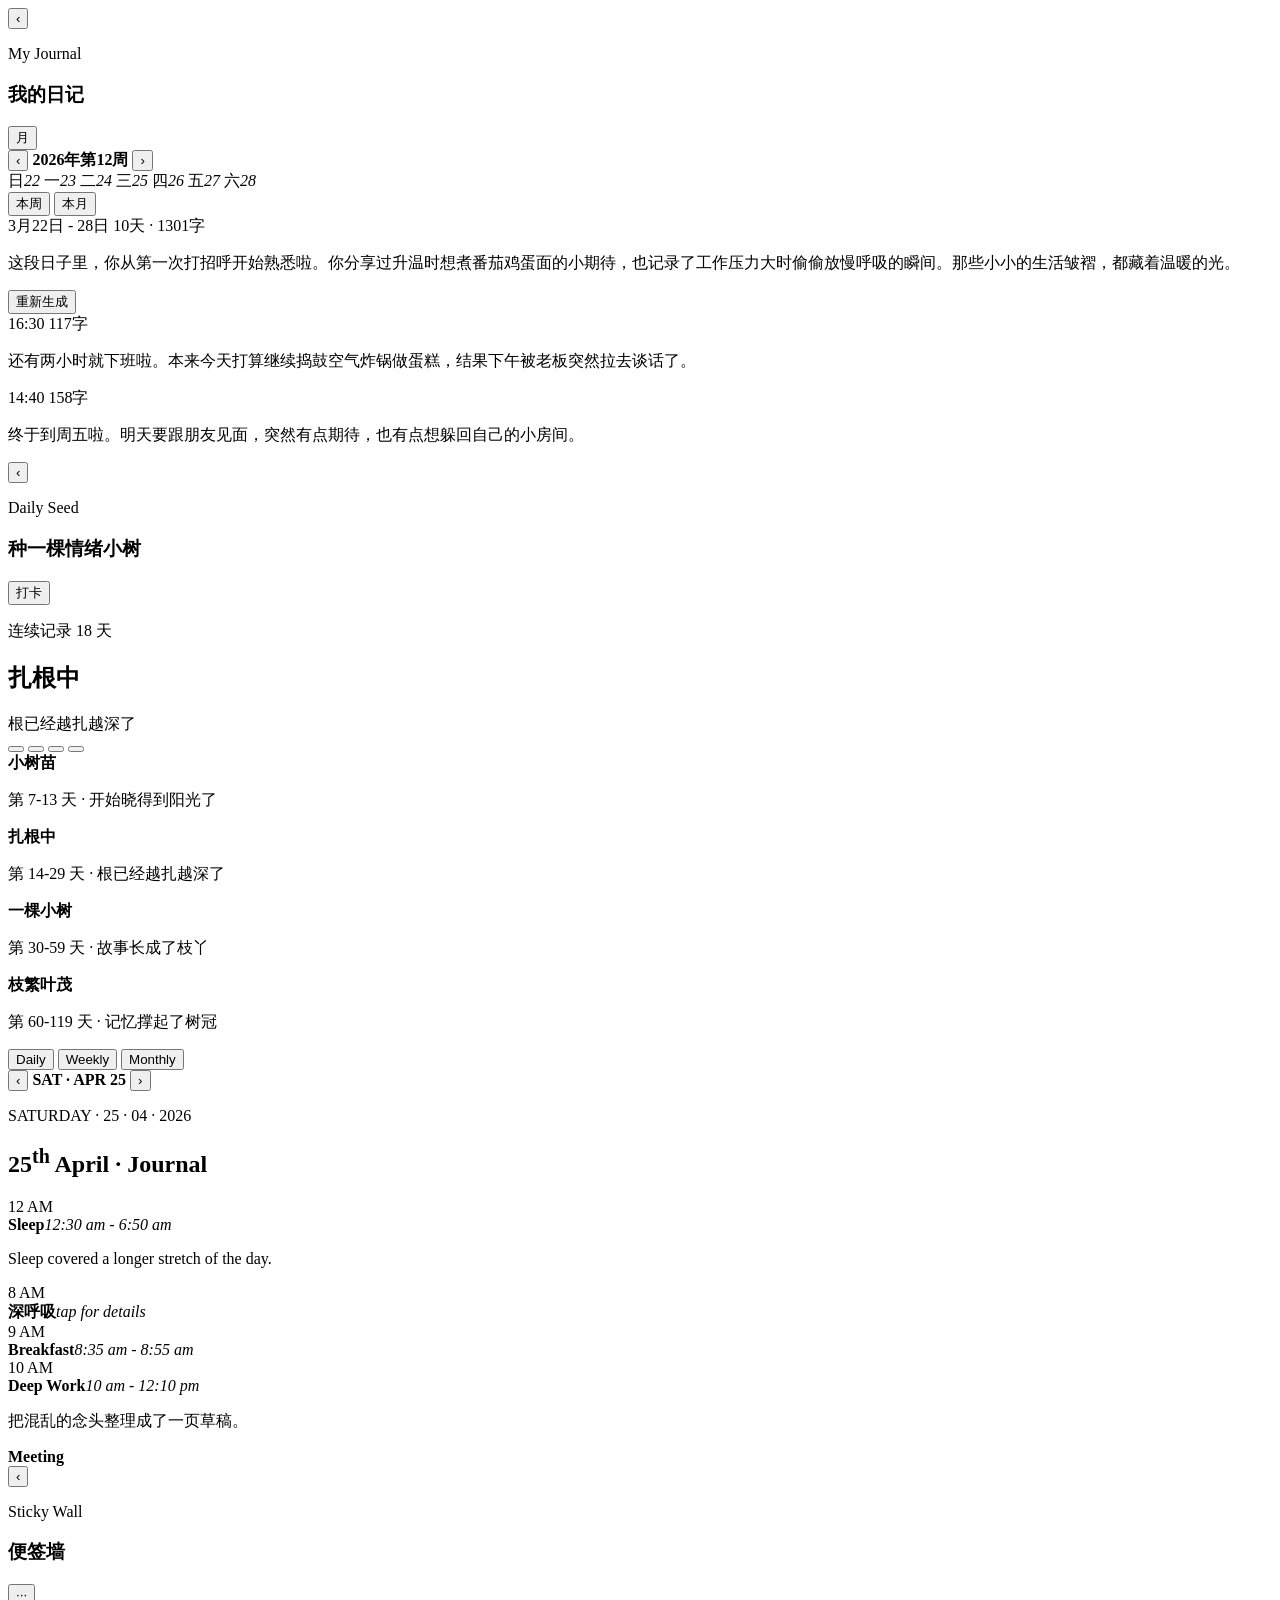
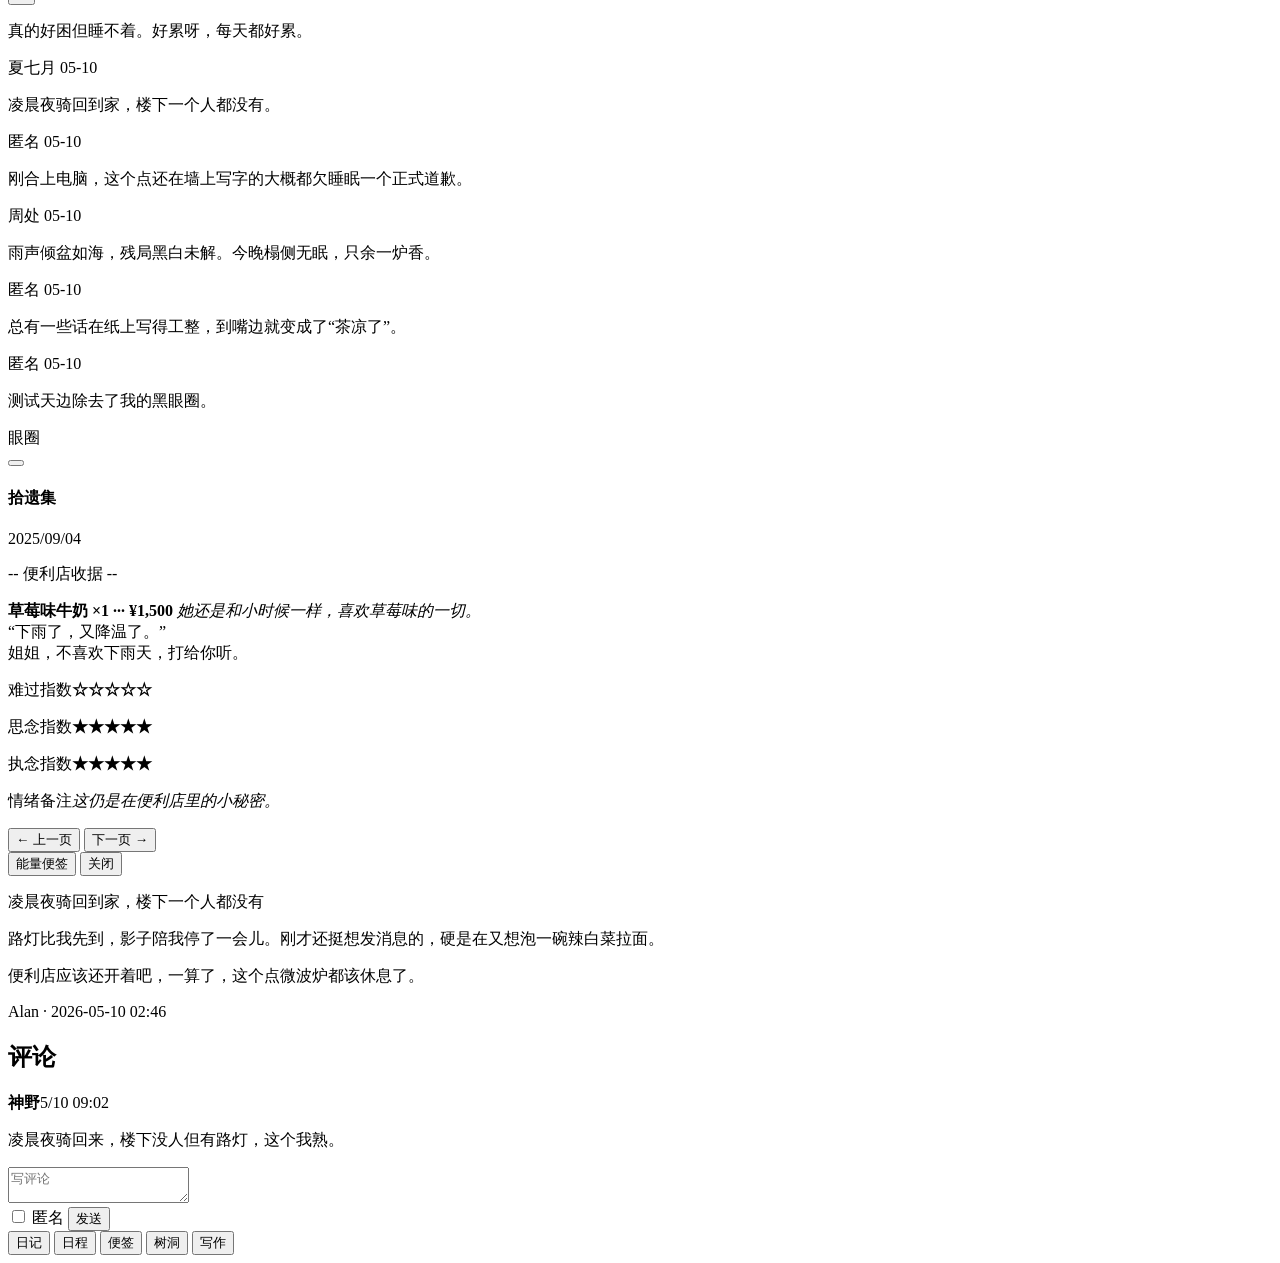
==== index.html @ cc1c9f19 "Add index.html" ====
<!DOCTYPE html>
<html lang="zh-CN">
  <head>
    <meta charset="UTF-8" />
    <meta name="viewport" content="width=device-width, initial-scale=1.0" />
    <title>AI 日记 Demo</title>
    <link rel="stylesheet" href="styles.css" />
  </head>
  <body>
    <main class="diary-shell">
      <section class="phone" aria-label="AI 日记功能 demo">
        <section class="screen diary-screen active" id="screen-diary">
          <header class="page-head">
            <button class="ghost-btn" type="button" aria-label="返回">‹</button>
            <div>
              <p>My Journal</p>
              <h1>我的日记</h1>
            </div>
            <button class="small-pill" type="button" data-go="tree">月</button>
          </header>

          <div class="week-switch">
            <button type="button">‹</button>
            <strong>2026年第12周</strong>
            <button type="button">›</button>
          </div>

          <div class="calendar-row" aria-label="本周日期">
            <span>日<em>22</em></span>
            <span>一<em>23</em></span>
            <span class="has-log">二<em>24</em></span>
            <span class="has-log">三<em>25</em></span>
            <span class="has-log">四<em>26</em></span>
            <span class="selected">五<em>27</em></span>
            <span>六<em>28</em></span>
          </div>

          <div class="range-tabs">
            <button class="active" type="button">本周</button>
            <button type="button">本月</button>
          </div>

          <article class="ai-summary">
            <div class="summary-meta">
              <span>3月22日 - 28日</span>
              <span>10天 · 1301字</span>
            </div>
            <p id="ai-summary-text">
              这段日子里，你从第一次打招呼开始熟悉啦。你分享过升温时想煮番茄鸡蛋面的小期待，也记录了工作压力大时偷偷放慢呼吸的瞬间。那些小小的生活皱褶，都藏着温暖的光。
            </p>
            <button class="text-link" type="button" id="regenerate-summary">重新生成</button>
          </article>

          <div class="entry-list">
            <article class="entry-card">
              <time>16:30</time>
              <span>117字</span>
              <p>还有两小时就下班啦。本来今天打算继续捣鼓空气炸锅做蛋糕，结果下午被老板突然拉去谈话了。</p>
            </article>
            <article class="entry-card">
              <time>14:40</time>
              <span>158字</span>
              <p>终于到周五啦。明天要跟朋友见面，突然有点期待，也有点想躲回自己的小房间。</p>
            </article>
          </div>
        </section>

        <section class="screen tree-screen" id="screen-tree">
          <header class="page-head">
            <button class="ghost-btn" type="button" data-go="diary">‹</button>
            <div>
              <p>Daily Seed</p>
              <h1>种一棵情绪小树</h1>
            </div>
            <button class="small-pill" type="button" data-go="write">打卡</button>
          </header>

          <article class="tree-hero">
            <div class="tree-stage" id="tree-stage">
              <i></i>
            </div>
            <div>
              <p>连续记录 18 天</p>
              <h2>扎根中</h2>
              <span>根已经越扎越深了</span>
            </div>
          </article>

          <div class="color-picker" aria-label="选择小树颜色">
            <button class="active" type="button" data-tree-color="green"></button>
            <button type="button" data-tree-color="purple"></button>
            <button type="button" data-tree-color="blue"></button>
            <button type="button" data-tree-color="rose"></button>
          </div>

          <div class="growth-list">
            <article>
              <div class="mini-tree seed"></div>
              <div><strong>小树苗</strong><p>第 7-13 天 · 开始晓得到阳光了</p></div>
            </article>
            <article class="active">
              <div class="mini-tree root"></div>
              <div><strong>扎根中</strong><p>第 14-29 天 · 根已经越扎越深了</p></div>
            </article>
            <article>
              <div class="mini-tree young"></div>
              <div><strong>一棵小树</strong><p>第 30-59 天 · 故事长成了枝丫</p></div>
            </article>
            <article>
              <div class="mini-tree lush"></div>
              <div><strong>枝繁叶茂</strong><p>第 60-119 天 · 记忆撑起了树冠</p></div>
            </article>
          </div>
        </section>

        <section class="screen schedule-screen" id="screen-schedule">
          <div class="segment">
            <button class="active" type="button">Daily</button>
            <button type="button">Weekly</button>
            <button type="button">Monthly</button>
          </div>
          <div class="date-nav">
            <button type="button">‹</button>
            <strong>SAT · APR 25</strong>
            <button type="button">›</button>
          </div>
          <article class="day-board">
            <p>SATURDAY · 25 · 04 · 2026</p>
            <h2><span>25<sup>th</sup></span> April · Journal</h2>
            <div class="timeline">
              <span>12 AM</span>
              <div class="block sleep"><strong>Sleep</strong><em>12:30 am - 6:50 am</em><p>Sleep covered a longer stretch of the day.</p></div>
              <span>8 AM</span>
              <div class="block quiet"><strong>深呼吸</strong><em>tap for details</em></div>
              <span>9 AM</span>
              <div class="block breakfast"><strong>Breakfast</strong><em>8:35 am - 8:55 am</em></div>
              <span>10 AM</span>
              <div class="block work"><strong>Deep Work</strong><em>10 am - 12:10 pm</em><p>把混乱的念头整理成了一页草稿。</p><b>Meeting</b></div>
            </div>
          </article>
        </section>

        <section class="screen notes-screen" id="screen-notes">
          <header class="page-head">
            <button class="ghost-btn" type="button" data-go="diary">‹</button>
            <div>
              <p>Sticky Wall</p>
              <h1>便签墙</h1>
            </div>
            <button class="ghost-btn" type="button" aria-label="更多">···</button>
          </header>
          <div class="note-grid">
            <article class="note peach"><i></i><p>真的好困但睡不着。好累呀，每天都好累。</p><span>夏七月 05-10</span></article>
            <article class="note yellow"><i></i><p>凌晨夜骑回到家，楼下一个人都没有。</p><span>匿名 05-10</span></article>
            <article class="note cream"><i></i><p>刚合上电脑，这个点还在墙上写字的大概都欠睡眠一个正式道歉。</p><span>周处 05-10</span></article>
            <article class="note purple"><i></i><p>雨声倾盆如海，残局黑白未解。今晚榻侧无眠，只余一炉香。</p><span>匿名 05-10</span></article>
            <article class="note cream"><i></i><p>总有一些话在纸上写得工整，到嘴边就变成了“茶凉了”。</p><span>匿名 05-10</span></article>
            <article class="note peach small"><i></i><p>测试天边除去了我的黑眼圈。</p><span>眼圈</span></article>
          </div>
          <button class="float-pen" type="button" data-go="write" aria-label="写便签"></button>
        </section>

        <section class="screen hole-screen" id="screen-hole">
          <article class="memory-page">
            <header>
              <h1>拾遗集</h1>
              <p>2025/09/04</p>
            </header>
            <div class="receipt">
              <p>-- 便利店收据 --</p>
              <strong>草莓味牛奶 ×1 ··· ¥1,500</strong>
              <em>她还是和小时候一样，喜欢草莓味的一切。</em>
            </div>
            <div class="paper-note">“下雨了，又降温了。”<br />姐姐，不喜欢下雨天，打给你听。</div>
            <div class="emotion-score">
              <p><span>难过指数</span><b>☆☆☆☆☆</b></p>
              <p><span>思念指数</span><b>★★★★★</b></p>
              <p><span>执念指数</span><b>★★★★★</b></p>
              <p><span>情绪备注</span><em>这仍是在便利店里的小秘密。</em></p>
            </div>
            <div class="page-actions">
              <button type="button">← 上一页</button>
              <button type="button">下一页 →</button>
            </div>
          </article>
        </section>

        <section class="screen write-screen" id="screen-write">
          <header class="write-head">
            <button type="button" data-go="notes">能量便签</button>
            <button type="button">关闭</button>
          </header>
          <article class="writing-paper">
            <p class="lead">凌晨夜骑回到家，楼下一个人都没有</p>
            <p>路灯比我先到，影子陪我停了一会儿。刚才还挺想发消息的，硬是在又想泡一碗辣白菜拉面。</p>
            <p>便利店应该还开着吧，一算了，这个点微波炉都该休息了。</p>
            <footer>Alan · 2026-05-10 02:46</footer>
          </article>
          <section class="comment-box">
            <h2>评论</h2>
            <div class="comment"><strong>神野</strong><span>5/10 09:02</span><p>凌晨夜骑回来，楼下没人但有路灯，这个我熟。</p></div>
            <label>
              <textarea placeholder="写评论"></textarea>
            </label>
            <div class="comment-actions">
              <label><input type="checkbox" /> 匿名</label>
              <button type="button">发送</button>
            </div>
          </section>
        </section>

        <nav class="bottom-nav" aria-label="AI 日记导航">
          <button class="active" type="button" data-go="diary"><span></span>日记</button>
          <button type="button" data-go="schedule"><span></span>日程</button>
          <button type="button" data-go="notes"><span></span>便签</button>
          <button type="button" data-go="hole"><span></span>树洞</button>
          <button type="button" data-go="write"><span></span>写作</button>
        </nav>
      </section>
    </main>
    <script src="app.js"></script>
  </body>
</html>
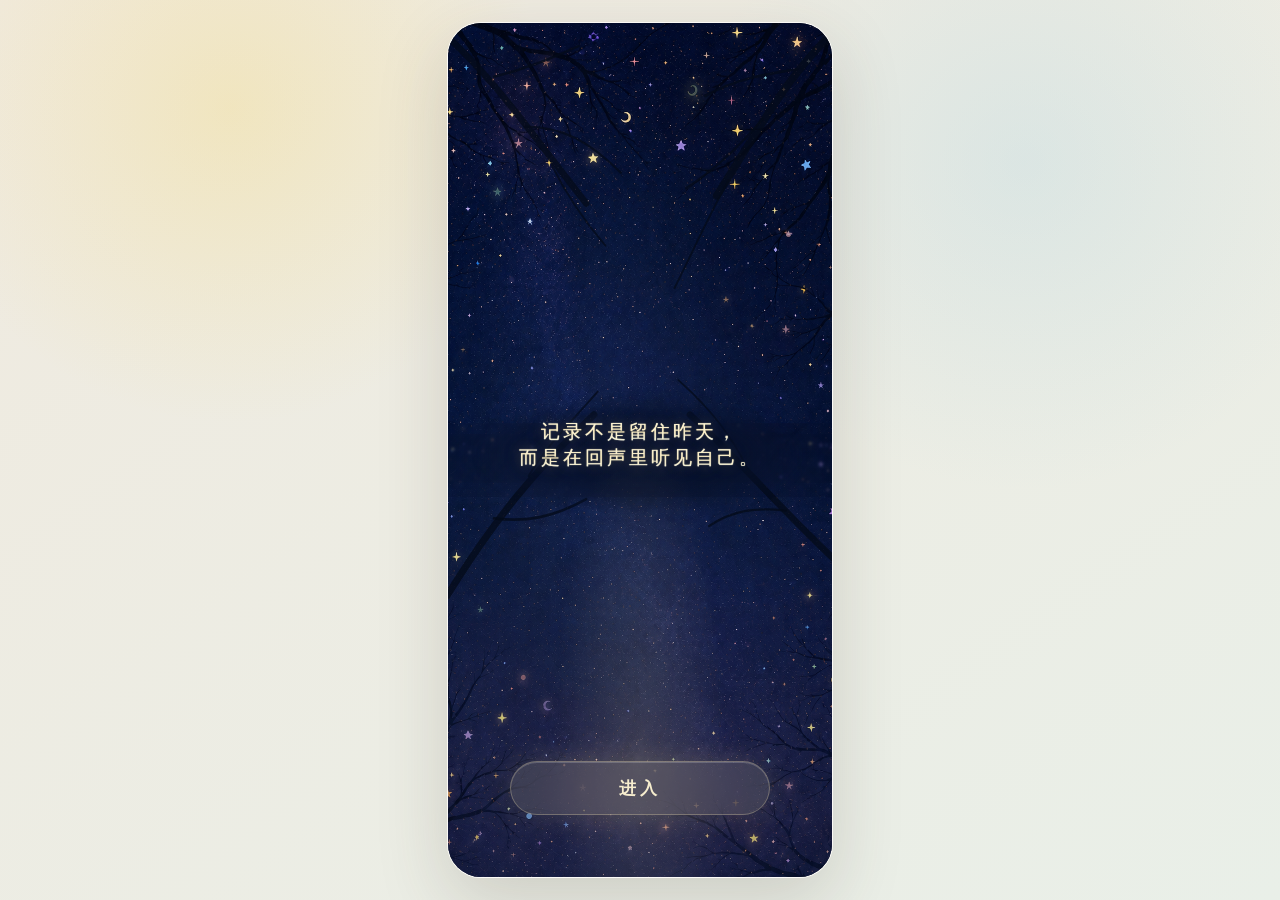
==== commit 21a6b831: "Update AI diary demo" ====
--- a/index.html
+++ b/index.html
@@ -3,74 +3,210 @@
   <head>
     <meta charset="UTF-8" />
     <meta name="viewport" content="width=device-width, initial-scale=1.0" />
-    <title>AI 日记 Demo</title>
+    <title>时光回响 AI 日记 Demo</title>
     <link rel="stylesheet" href="styles.css" />
   </head>
   <body>
     <main class="diary-shell">
       <section class="phone" aria-label="AI 日记功能 demo">
+        <section class="entry-screen" id="entry-screen" aria-label="产品进入界面">
+          <iframe
+            class="entry-frame"
+            src="Enter/output/animated-night-stars.html"
+            title="星空树影与哲理文字进入界面"
+            aria-hidden="true"
+          ></iframe>
+          <button class="entry-action" type="button" id="entry-action">进入</button>
+        </section>
+
+        <section class="account-screen hidden" id="account-screen" aria-label="登录界面">
+          <div class="account-illustration" aria-hidden="true">
+            <div class="account-window">
+              <span class="account-face"></span>
+            </div>
+            <span class="bird bird-left"></span>
+            <span class="bird bird-right"></span>
+            <span class="bird bird-low"></span>
+          </div>
+
+          <form class="account-card" id="account-form">
+            <h2 id="account-title">Welcome</h2>
+
+            <label class="account-field">
+              <span class="account-icon">◎</span>
+              <input type="text" id="account-username" name="username" autocomplete="username" placeholder="请输入用户名" />
+            </label>
+
+            <label class="account-field">
+              <span class="account-icon">⌕</span>
+              <input
+                type="password"
+                id="account-password"
+                name="password"
+                autocomplete="current-password"
+                placeholder="请输入密码"
+              />
+            </label>
+
+            <label class="agreement-row">
+              <input type="checkbox" id="account-agreement" />
+              <span>我已阅读并同意《用户协议》和《隐私政策》</span>
+            </label>
+
+            <p class="account-error" id="account-error" role="status"></p>
+
+            <button class="account-submit" type="submit" id="account-submit">登录</button>
+
+            <div class="account-links">
+              <button type="button" id="account-register">注册账号</button>
+              <button type="button" id="account-forgot">忘记密码</button>
+            </div>
+          </form>
+        </section>
+
         <section class="screen diary-screen active" id="screen-diary">
           <header class="page-head">
             <button class="ghost-btn" type="button" aria-label="返回">‹</button>
             <div>
-              <p>My Journal</p>
-              <h1>我的日记</h1>
-            </div>
-            <button class="small-pill" type="button" data-go="tree">月</button>
+              <p>Time Echo</p>
+              <h1>时光回响</h1>
+            </div>
+            <button class="small-pill" type="button" data-go="tree">会员</button>
           </header>
 
           <div class="week-switch">
-            <button type="button">‹</button>
-            <strong>2026年第12周</strong>
-            <button type="button">›</button>
-          </div>
-
-          <div class="calendar-row" aria-label="本周日期">
-            <span>日<em>22</em></span>
-            <span>一<em>23</em></span>
-            <span class="has-log">二<em>24</em></span>
-            <span class="has-log">三<em>25</em></span>
-            <span class="has-log">四<em>26</em></span>
-            <span class="selected">五<em>27</em></span>
-            <span>六<em>28</em></span>
-          </div>
+            <button type="button" data-week-prev aria-label="上一周">‹</button>
+            <div class="date-picker" aria-label="选择日期">
+              <div class="date-selectors">
+                <label>
+                  <select id="year-select" aria-label="选择年份"></select>
+                  <span>年</span>
+                </label>
+                <label>
+                  <select id="month-select" aria-label="选择月份"></select>
+                  <span>月</span>
+                </label>
+                <label>
+                  <select id="day-select" aria-label="选择日期"></select>
+                  <span>日</span>
+                </label>
+              </div>
+              <strong id="week-title">2024年第1周</strong>
+            </div>
+            <button type="button" data-week-next aria-label="下一周">›</button>
+          </div>
+
+          <div class="calendar-row" id="calendar-row" aria-label="本周日期"></div>
 
           <div class="range-tabs">
-            <button class="active" type="button">本周</button>
-            <button type="button">本月</button>
-          </div>
+            <button class="active" type="button">本日</button>
+            <button type="button">本周</button>
+          </div>
+
+          <section class="soul-widget">
+            <div>
+              <span>桌面互动挂件</span>
+              <p id="soul-question">你今天有什么不开心的事吗？</p>
+            </div>
+            <button type="button" id="refresh-question" aria-label="换一个问题">↻</button>
+            <button type="button" data-go="write">立即记录</button>
+          </section>
+
+          <section class="capture-strip">
+            <div>
+              <strong>10 秒快速记录</strong>
+              <p>无需标题、无需分类，想到什么先留下来。</p>
+            </div>
+            <button type="button" data-go="write">开始</button>
+          </section>
 
           <article class="ai-summary">
             <div class="summary-meta">
-              <span>3月22日 - 28日</span>
-              <span>10天 · 1301字</span>
+              <span>今日为您复盘</span>
             </div>
             <p id="ai-summary-text">
-              这段日子里，你从第一次打招呼开始熟悉啦。你分享过升温时想煮番茄鸡蛋面的小期待，也记录了工作压力大时偷偷放慢呼吸的瞬间。那些小小的生活皱褶，都藏着温暖的光。
+              这周你反复写到“想把事情做好”和“害怕被突然打断”。系统把它们整理成一个正在出现的人生课题：你需要更稳定的节奏，也需要允许自己慢一点。
             </p>
-            <button class="text-link" type="button" id="regenerate-summary">重新生成</button>
+            <button class="text-link" type="button" id="regenerate-summary">新的探索</button>
           </article>
+
+          <section class="instant-layer">
+            <div class="instant-head">
+              <div>
+                <p>First Day Value</p>
+                <h2>第一天即可体验</h2>
+              </div>
+              <span>即时反馈</span>
+            </div>
+
+            <article class="instant-card summary">
+              <span>每日智能小结</span>
+              <p id="daily-brief">今天的记录里，压力来自临时打断，恢复感来自热食、夜风与独处。先照顾节奏，再追赶结果。</p>
+            </article>
+
+            <article class="instant-card praise">
+              <span>每日真诚夸夸</span>
+              <p id="daily-praise">你没有把疲惫藏起来，而是愿意诚实地写下它。这不是脆弱，是你开始照顾自己的证据。</p>
+              <button type="button" id="refresh-praise">换一句</button>
+            </article>
+
+            <article class="instant-card emotion">
+              <span>情绪清理引导</span>
+              <p id="emotion-guide">先问自己：这份情绪是在提醒我需要休息、边界，还是被理解？</p>
+              <div class="emotion-actions">
+                <button type="button" data-emotion-step="休息">需要休息</button>
+                <button type="button" data-emotion-step="边界">需要边界</button>
+                <button type="button" data-emotion-step="理解">需要理解</button>
+              </div>
+            </article>
+          </section>
+
+          <section class="insight-panel">
+            <div class="panel-title">
+              <div>
+                <p>Growth Ledger</p>
+                <h2>人生课题台账</h2>
+              </div>
+              <span>本月更新 3 项</span>
+            </div>
+            <article class="topic-card">
+              <strong>能量管理</strong>
+              <p>夜间疲惫、周五逃避感出现 4 次，建议从低负担恢复任务开始。</p>
+              <div><span style="width: 72%"></span></div>
+            </article>
+            <article class="topic-card">
+              <strong>职业探索</strong>
+              <p>你在“深度工作”和“被打断”之间摇摆，适合先记录高能量工作片段。</p>
+              <div><span style="width: 54%"></span></div>
+            </article>
+            <label class="memory-search">
+              <span>问问过去的我</span>
+              <input type="text" value="我上次觉得很有力量，是因为什么？" aria-label="自然语言记忆检索" />
+            </label>
+          </section>
 
           <div class="entry-list">
             <article class="entry-card">
               <time>16:30</time>
-              <span>117字</span>
-              <p>还有两小时就下班啦。本来今天打算继续捣鼓空气炸锅做蛋糕，结果下午被老板突然拉去谈话了。</p>
+              <span>117字 · 工作压力</span>
+              <p>还有两小时就下班啦。本来今天想继续捣鼓空气炸锅做蛋糕，结果下午被临时谈话打断，心里一下子绷紧了。</p>
             </article>
             <article class="entry-card">
               <time>14:40</time>
-              <span>158字</span>
+              <span>158字 · 关系能量</span>
               <p>终于到周五啦。明天要跟朋友见面，突然有点期待，也有点想躲回自己的小房间。</p>
             </article>
           </div>
+
+          <p class="privacy-note">复盘结果仅用于自我探索。你的记录支持导出、删除和本地优先保存，企业端只展示匿名趋势。</p>
         </section>
 
         <section class="screen tree-screen" id="screen-tree">
           <header class="page-head">
             <button class="ghost-btn" type="button" data-go="diary">‹</button>
             <div>
-              <p>Daily Seed</p>
-              <h1>种一棵情绪小树</h1>
+              <p>Growth Member</p>
+              <h1>成长会员权益</h1>
             </div>
             <button class="small-pill" type="button" data-go="write">打卡</button>
           </header>
@@ -81,10 +217,28 @@
             </div>
             <div>
               <p>连续记录 18 天</p>
-              <h2>扎根中</h2>
-              <span>根已经越扎越深了</span>
+              <h2>情绪资产树</h2>
+              <span>长期记录会长成可复盘的个人成长资产</span>
             </div>
           </article>
+
+          <section class="plan-cards">
+            <article>
+              <span>Free</span>
+              <strong>基础记录</strong>
+              <p>文字、心情标签、每日一次小结、那年今日。</p>
+            </article>
+            <article class="featured">
+              <span>Growth</span>
+              <strong>成长会员</strong>
+              <p>不限 AI 小结、周报月报、情绪趋势和人生课题台账。</p>
+            </article>
+            <article>
+              <span>Deep</span>
+              <strong>深度会员</strong>
+              <p>关系复盘、职业探索、年度成长白皮书和高频 AI 顾问。</p>
+            </article>
+          </section>
 
           <div class="color-picker" aria-label="选择小树颜色">
             <button class="active" type="button" data-tree-color="green"></button>
@@ -96,19 +250,19 @@
           <div class="growth-list">
             <article>
               <div class="mini-tree seed"></div>
-              <div><strong>小树苗</strong><p>第 7-13 天 · 开始晓得到阳光了</p></div>
+              <div><strong>快速记录</strong><p>第 1-7 天 · 先用一句话留下生活片段</p></div>
             </article>
             <article class="active">
               <div class="mini-tree root"></div>
-              <div><strong>扎根中</strong><p>第 14-29 天 · 根已经越扎越深了</p></div>
+              <div><strong>每日复盘</strong><p>第 8-29 天 · 看见重复出现的情绪和事件</p></div>
             </article>
             <article>
               <div class="mini-tree young"></div>
-              <div><strong>一棵小树</strong><p>第 30-59 天 · 故事长成了枝丫</p></div>
+              <div><strong>记忆检索</strong><p>第 30-59 天 · 像问朋友一样查找过去的自己</p></div>
             </article>
             <article>
               <div class="mini-tree lush"></div>
-              <div><strong>枝繁叶茂</strong><p>第 60-119 天 · 记忆撑起了树冠</p></div>
+              <div><strong>年度白皮书</strong><p>第 60 天后 · 形成情绪、关系、目标和价值偏好报告</p></div>
             </article>
           </div>
         </section>
@@ -129,13 +283,13 @@
             <h2><span>25<sup>th</sup></span> April · Journal</h2>
             <div class="timeline">
               <span>12 AM</span>
-              <div class="block sleep"><strong>Sleep</strong><em>12:30 am - 6:50 am</em><p>Sleep covered a longer stretch of the day.</p></div>
+              <div class="block sleep"><strong>睡眠恢复</strong><em>12:30 am - 6:50 am</em><p>系统标记为低能量恢复时间。</p></div>
               <span>8 AM</span>
-              <div class="block quiet"><strong>深呼吸</strong><em>tap for details</em></div>
+              <div class="block quiet"><strong>十秒记录</strong><em>一句话 · 呼吸练习后轻松一点</em></div>
               <span>9 AM</span>
-              <div class="block breakfast"><strong>Breakfast</strong><em>8:35 am - 8:55 am</em></div>
+              <div class="block breakfast"><strong>早餐</strong><em>8:35 am - 8:55 am</em></div>
               <span>10 AM</span>
-              <div class="block work"><strong>Deep Work</strong><em>10 am - 12:10 pm</em><p>把混乱的念头整理成了一页草稿。</p><b>Meeting</b></div>
+              <div class="block work"><strong>深度工作</strong><em>10 am - 12:10 pm</em><p>把混乱的念头整理成一页草稿，职业探索课题增加一条证据。</p><b>课题 +1</b></div>
             </div>
           </article>
         </section>
@@ -144,18 +298,18 @@
           <header class="page-head">
             <button class="ghost-btn" type="button" data-go="diary">‹</button>
             <div>
-              <p>Sticky Wall</p>
-              <h1>便签墙</h1>
+              <p>Memory Cards</p>
+              <h1>长期记忆卡片</h1>
             </div>
             <button class="ghost-btn" type="button" aria-label="更多">···</button>
           </header>
           <div class="note-grid">
-            <article class="note peach"><i></i><p>真的好困但睡不着。好累呀，每天都好累。</p><span>夏七月 05-10</span></article>
-            <article class="note yellow"><i></i><p>凌晨夜骑回到家，楼下一个人都没有。</p><span>匿名 05-10</span></article>
-            <article class="note cream"><i></i><p>刚合上电脑，这个点还在墙上写字的大概都欠睡眠一个正式道歉。</p><span>周处 05-10</span></article>
-            <article class="note purple"><i></i><p>雨声倾盆如海，残局黑白未解。今晚榻侧无眠，只余一炉香。</p><span>匿名 05-10</span></article>
-            <article class="note cream"><i></i><p>总有一些话在纸上写得工整，到嘴边就变成了“茶凉了”。</p><span>匿名 05-10</span></article>
-            <article class="note peach small"><i></i><p>测试天边除去了我的黑眼圈。</p><span>眼圈</span></article>
+            <article class="note peach"><i></i><p>真的好困但睡不着。系统把它归入“能量管理”。</p><span>情绪线索 05-10</span></article>
+            <article class="note yellow"><i></i><p>凌晨夜骑回到家，楼下一个人都没有。</p><span>生活片段 05-10</span></article>
+            <article class="note cream"><i></i><p>刚合上电脑，这个点还在写字，说明工作边界又变模糊了。</p><span>压力来源 05-10</span></article>
+            <article class="note purple"><i></i><p>雨声倾盆如海，今晚不急着分析，只先把感受放下来。</p><span>非诊断提醒</span></article>
+            <article class="note cream"><i></i><p>“上次觉得有力量”出现在 3 月 18 日，关键词是同伴、完成和被看见。</p><span>记忆检索</span></article>
+            <article class="note peach small"><i></i><p>可导出、可删除、可关闭 AI 分析。</p><span>隐私控制</span></article>
           </div>
           <button class="float-pen" type="button" data-go="write" aria-label="写便签"></button>
         </section>
@@ -163,21 +317,25 @@
         <section class="screen hole-screen" id="screen-hole">
           <article class="memory-page">
             <header>
-              <h1>拾遗集</h1>
-              <p>2025/09/04</p>
+              <h1>年度成长白皮书</h1>
+              <p>2026 SAMPLE</p>
             </header>
             <div class="receipt">
-              <p>-- 便利店收据 --</p>
-              <strong>草莓味牛奶 ×1 ··· ¥1,500</strong>
-              <em>她还是和小时候一样，喜欢草莓味的一切。</em>
-            </div>
-            <div class="paper-note">“下雨了，又降温了。”<br />姐姐，不喜欢下雨天，打给你听。</div>
+              <p>-- 成长摘要 --</p>
+              <strong>情绪 · 关系 · 目标 · 习惯 · 价值偏好</strong>
+              <em>今年你最常提到的不是“焦虑”，而是“想重新掌握节奏”。</em>
+            </div>
+            <div class="paper-note">过往不是用来困住你的答案，而是提醒你看见反复出现的风。先从一个微小行动开始，给明天留一点可改变的余地。</div>
             <div class="emotion-score">
-              <p><span>难过指数</span><b>☆☆☆☆☆</b></p>
-              <p><span>思念指数</span><b>★★★★★</b></p>
-              <p><span>执念指数</span><b>★★★★★</b></p>
-              <p><span>情绪备注</span><em>这仍是在便利店里的小秘密。</em></p>
-            </div>
+              <p><span>能量波动</span><b>★★★★☆</b></p>
+              <p><span>关系支持</span><b>★★★☆☆</b></p>
+              <p><span>目标清晰</span><b>★★★★☆</b></p>
+              <p><span>年度课题</span><em>在稳定节奏里重新建立主动感。</em></p>
+            </div>
+            <section class="org-card">
+              <strong>企业匿名洞察</strong>
+              <p>组织端只看汇总趋势，不展示个人日记原文、个人心理标签或诊断结论。</p>
+            </section>
             <div class="page-actions">
               <button type="button">← 上一页</button>
               <button type="button">下一页 →</button>
@@ -187,18 +345,68 @@
 
         <section class="screen write-screen" id="screen-write">
           <header class="write-head">
-            <button type="button" data-go="notes">能量便签</button>
+            <button type="button" data-go="notes">十秒记录</button>
             <button type="button">关闭</button>
           </header>
+          <section class="quick-record">
+            <div class="quick-record-head">
+              <div>
+                <span>Zero Burden</span>
+                <h2>零负担记录</h2>
+              </div>
+              <strong id="quick-timer">10秒</strong>
+            </div>
+
+            <textarea
+              id="quick-record-input"
+              placeholder="不用写完整句子。此刻想到什么，就先放在这里。"
+              aria-label="十秒快速记录输入框"
+            ></textarea>
+
+            <div class="record-tools" aria-label="选择记录形式">
+              <button class="active" type="button" data-record-type="文字">文字</button>
+              <button type="button" data-record-type="语音">语音</button>
+              <button type="button" data-record-type="图片">图片</button>
+              <button type="button" data-record-type="位置">位置</button>
+              <button type="button" data-record-type="心情">心情</button>
+            </div>
+
+            <div class="mood-tags" aria-label="选择心情标签">
+              <button type="button" data-mood-tag="平静">平静</button>
+              <button type="button" data-mood-tag="疲惫">疲惫</button>
+              <button type="button" data-mood-tag="期待">期待</button>
+              <button type="button" data-mood-tag="困惑">困惑</button>
+            </div>
+
+            <div class="quick-actions">
+              <span id="quick-record-status">支持文字、语音、图片、位置与心情标签。</span>
+              <button type="button" id="save-quick-record">保存记录</button>
+            </div>
+          </section>
+
+          <section class="passive-data">
+            <div class="passive-head">
+              <div>
+                <span>用户授权</span>
+                <h2>被动数据采集</h2>
+              </div>
+              <small>仅用于丰富个人画像</small>
+            </div>
+            <label><input type="checkbox" checked /> 屏幕使用时长与 APP 分布</label>
+            <label><input type="checkbox" checked /> 运动、睡眠与地理位置轨迹</label>
+            <label><input type="checkbox" /> 日历事件与待办完成情况</label>
+            <p>这些数据在 demo 中只做界面模拟，不上传服务器；正式产品应提供清晰授权、关闭、导出和删除能力。</p>
+          </section>
+
           <article class="writing-paper">
-            <p class="lead">凌晨夜骑回到家，楼下一个人都没有</p>
-            <p>路灯比我先到，影子陪我停了一会儿。刚才还挺想发消息的，硬是在又想泡一碗辣白菜拉面。</p>
-            <p>便利店应该还开着吧，一算了，这个点微波炉都该休息了。</p>
-            <footer>Alan · 2026-05-10 02:46</footer>
+            <p class="lead">一句话、一次语音、一张图片，都可以成为未来的线索。</p>
+            <p>凌晨夜骑回到家，楼下一个人都没有。路灯比我先到，影子陪我停了一会儿。</p>
+            <p>今天先不写长篇，只把最真实的一瞬间留下来。</p>
+            <footer>Alan · 2026-05-10 02:46 · 已加入能量管理课题</footer>
           </article>
           <section class="comment-box">
-            <h2>评论</h2>
-            <div class="comment"><strong>神野</strong><span>5/10 09:02</span><p>凌晨夜骑回来，楼下没人但有路灯，这个我熟。</p></div>
+            <h2>AI 顾问</h2>
+            <div class="comment"><strong>时光回响</strong><span>5/10 09:02</span><p>我会先把这条记录放入“夜间恢复”和“关系能量”两条线索。需要时，你可以让我回看相似的晚上。</p></div>
             <label>
               <textarea placeholder="写评论"></textarea>
             </label>
@@ -211,10 +419,10 @@
 
         <nav class="bottom-nav" aria-label="AI 日记导航">
           <button class="active" type="button" data-go="diary"><span></span>日记</button>
-          <button type="button" data-go="schedule"><span></span>日程</button>
-          <button type="button" data-go="notes"><span></span>便签</button>
-          <button type="button" data-go="hole"><span></span>树洞</button>
-          <button type="button" data-go="write"><span></span>写作</button>
+          <button type="button" data-go="schedule"><span></span>复盘</button>
+          <button type="button" data-go="notes"><span></span>记忆</button>
+          <button type="button" data-go="hole"><span></span>报告</button>
+          <button type="button" data-go="write"><span></span>记录</button>
         </nav>
       </section>
     </main>
--- a/styles.css
+++ b/styles.css
@@ -0,0 +1,1708 @@
+:root {
+  color-scheme: light;
+  --paper: #f9f5ec;
+  --paper-deep: #efe8dc;
+  --ink: #30332f;
+  --muted: #8f9189;
+  --line: rgba(64, 62, 53, 0.1);
+  --green: #8dae91;
+  --yellow: #f5d560;
+  --peach: #f1b59c;
+  --blue: #b9d8e2;
+  --purple: #d7c9ef;
+  --shadow: 0 24px 70px rgba(65, 58, 45, 0.18);
+}
+
+* {
+  box-sizing: border-box;
+}
+
+body {
+  margin: 0;
+  min-height: 100vh;
+  display: grid;
+  place-items: center;
+  font-family: Inter, "PingFang SC", "Microsoft YaHei", Arial, sans-serif;
+  color: var(--ink);
+  background:
+    radial-gradient(circle at 18% 12%, rgba(245, 213, 96, 0.26), transparent 24%),
+    radial-gradient(circle at 80% 18%, rgba(185, 216, 226, 0.34), transparent 26%),
+    linear-gradient(145deg, #f0eadf, #e9efe8);
+}
+
+button,
+textarea,
+input,
+select {
+  font: inherit;
+}
+
+button {
+  cursor: pointer;
+}
+
+.diary-shell {
+  width: min(430px, 100%);
+  padding: 22px;
+}
+
+.phone {
+  position: relative;
+  height: min(900px, calc(100vh - 44px));
+  min-height: 720px;
+  overflow: hidden;
+  border: 1px solid rgba(255, 255, 255, 0.7);
+  border-radius: 34px;
+  background:
+    linear-gradient(rgba(92, 82, 64, 0.035) 1px, transparent 1px),
+    linear-gradient(90deg, rgba(92, 82, 64, 0.03) 1px, transparent 1px),
+    linear-gradient(180deg, #fbf8f0, #f2ecdf);
+  background-size: 14px 14px, 14px 14px, auto;
+  box-shadow: var(--shadow);
+}
+
+.entry-screen {
+  position: absolute;
+  inset: 0;
+  z-index: 20;
+  overflow: hidden;
+  display: grid;
+  place-items: end center;
+  padding: 0 34px 62px;
+  background: #071126;
+  transition:
+    opacity 680ms ease,
+    visibility 680ms ease;
+}
+
+.entry-frame {
+  position: absolute;
+  inset: 0;
+  width: 100%;
+  height: 100%;
+  border: 0;
+  pointer-events: none;
+}
+
+.entry-screen::after {
+  content: "";
+  position: absolute;
+  inset: 0;
+  background:
+    linear-gradient(180deg, rgba(4, 9, 20, 0) 46%, rgba(4, 9, 20, 0.2) 100%),
+    radial-gradient(ellipse at 50% 86%, rgba(255, 231, 166, 0.16), transparent 32%);
+  pointer-events: none;
+}
+
+.entry-action {
+  position: relative;
+  z-index: 1;
+  width: min(260px, 100%);
+  min-height: 54px;
+  border: 1px solid rgba(255, 236, 181, 0.28);
+  border-radius: 999px;
+  color: rgba(255, 245, 212, 0.95);
+  background: rgba(255, 236, 181, 0.15);
+  box-shadow:
+    inset 0 1px 0 rgba(255, 255, 255, 0.18),
+    0 0 30px rgba(255, 216, 132, 0.16);
+  backdrop-filter: blur(18px);
+  font-size: 17px;
+  font-weight: 600;
+  letter-spacing: 0.24em;
+}
+
+.entry-screen.hidden {
+  opacity: 0;
+  visibility: hidden;
+  pointer-events: none;
+}
+
+.account-screen {
+  position: absolute;
+  inset: 0;
+  z-index: 19;
+  display: grid;
+  grid-template-rows: 255px 1fr;
+  overflow: hidden;
+  background:
+    radial-gradient(circle at 78% 16%, rgba(255, 226, 127, 0.2), transparent 14%),
+    radial-gradient(circle at 18% 23%, rgba(132, 194, 240, 0.22), transparent 18%),
+    linear-gradient(180deg, #bdd7c0 0%, #dce6d7 38%, #f8fbf5 39%, #f8fbf5 100%);
+  transition:
+    opacity 520ms ease,
+    visibility 520ms ease,
+    transform 520ms ease;
+}
+
+.account-screen.hidden {
+  opacity: 0;
+  visibility: hidden;
+  pointer-events: none;
+  transform: translateY(10px);
+}
+
+.account-illustration {
+  position: relative;
+  display: grid;
+  place-items: end center;
+  padding-top: 26px;
+}
+
+.account-window {
+  position: relative;
+  width: 178px;
+  height: 150px;
+  overflow: hidden;
+  border-radius: 60px 60px 20px 20px;
+  background: #5b795c;
+  box-shadow:
+    -42px 36px 0 -18px rgba(238, 245, 223, 0.6),
+    42px 36px 0 -18px rgba(238, 245, 223, 0.6);
+}
+
+.account-face {
+  position: absolute;
+  left: 50%;
+  bottom: -3px;
+  width: 92px;
+  height: 106px;
+  transform: translateX(-50%);
+  border-radius: 44px 44px 30px 30px;
+  background:
+    radial-gradient(circle at 34% 44%, #3e342d 0 2px, transparent 3px),
+    radial-gradient(circle at 66% 44%, #3e342d 0 2px, transparent 3px),
+    radial-gradient(circle at 34% 58%, rgba(239, 120, 102, 0.42) 0 7px, transparent 8px),
+    radial-gradient(circle at 66% 58%, rgba(239, 120, 102, 0.42) 0 7px, transparent 8px),
+    linear-gradient(180deg, #d7aa68 0 28%, #ffe3bd 29% 62%, #d9442f 63% 100%);
+}
+
+.account-face::before {
+  content: "";
+  position: absolute;
+  left: 50%;
+  top: 0;
+  width: 48px;
+  height: 28px;
+  transform: translate(-50%, -16px);
+  border-radius: 50% 50% 45% 45%;
+  background: #e73f2e;
+  box-shadow:
+    -22px 7px 0 -7px #e73f2e,
+    22px 7px 0 -7px #e73f2e;
+}
+
+.bird {
+  position: absolute;
+  width: 42px;
+  height: 24px;
+  border-radius: 70% 25% 60% 35%;
+  background: #f4d23c;
+  transform: rotate(-16deg);
+  filter: drop-shadow(0 7px 14px rgba(67, 94, 78, 0.12));
+}
+
+.bird::after {
+  content: "";
+  position: absolute;
+  right: -9px;
+  top: 9px;
+  border: 5px solid transparent;
+  border-left-color: #425445;
+}
+
+.bird-left {
+  left: 38px;
+  top: 126px;
+  width: 34px;
+  height: 20px;
+  background: #db4a2f;
+}
+
+.bird-right {
+  right: 38px;
+  top: 84px;
+}
+
+.bird-low {
+  right: 22px;
+  bottom: -18px;
+  width: 54px;
+  height: 30px;
+  background: #6da7cf;
+  transform: rotate(-18deg) scaleX(1.08);
+}
+
+.account-card {
+  position: relative;
+  display: grid;
+  align-content: start;
+  gap: 14px;
+  min-height: 100%;
+  padding: 36px 30px 32px;
+  border-radius: 48px 48px 0 0;
+  background:
+    linear-gradient(180deg, rgba(255, 255, 255, 0.96), rgba(252, 253, 248, 0.98)),
+    #fff;
+  color: #45634a;
+}
+
+.account-card h2 {
+  margin-bottom: 18px;
+  color: #557558;
+  font-size: 38px;
+  font-weight: 900;
+  line-height: 1;
+  text-align: center;
+}
+
+.account-field {
+  display: grid;
+  grid-template-columns: 42px 1fr;
+  align-items: center;
+  min-height: 58px;
+  padding: 0 17px;
+  border: 1px solid rgba(100, 132, 104, 0.08);
+  border-radius: 18px;
+  background: #c4dcb9;
+}
+
+.account-icon {
+  color: #59745d;
+  font-size: 25px;
+  font-weight: 700;
+}
+
+.account-field input {
+  width: 100%;
+  border: 0;
+  outline: 0;
+  color: #435d47;
+  background: transparent;
+  font-size: 18px;
+  font-weight: 700;
+}
+
+.account-field input::placeholder {
+  color: rgba(255, 255, 255, 0.74);
+  font-weight: 700;
+}
+
+.agreement-row {
+  display: grid;
+  grid-template-columns: 22px 1fr;
+  align-items: start;
+  gap: 10px;
+  margin-top: 4px;
+  color: #526a56;
+  font-size: 13px;
+  font-weight: 700;
+  line-height: 1.45;
+}
+
+.agreement-row input {
+  width: 18px;
+  height: 18px;
+  margin: 1px 0 0;
+  accent-color: #557558;
+}
+
+.account-error {
+  min-height: 18px;
+  margin: -4px 0 0;
+  color: #bd513f;
+  font-size: 12px;
+  font-weight: 700;
+  text-align: center;
+}
+
+.account-submit {
+  min-height: 62px;
+  margin-top: 8px;
+  border: 0;
+  border-radius: 18px;
+  color: rgba(255, 255, 255, 0.96);
+  background: #5f7d61;
+  box-shadow: 0 18px 34px rgba(62, 91, 66, 0.18);
+  font-size: 28px;
+  font-weight: 900;
+  letter-spacing: 0.08em;
+}
+
+.account-links {
+  display: flex;
+  justify-content: space-between;
+  gap: 16px;
+  padding: 0 12px;
+}
+
+.account-links button {
+  border: 0;
+  color: #557558;
+  background: transparent;
+  font-size: 16px;
+  font-weight: 800;
+}
+
+.screen {
+  display: none;
+  height: calc(100% - 84px);
+  overflow-y: auto;
+  padding: 22px 18px 96px;
+  scrollbar-width: none;
+}
+
+.screen::-webkit-scrollbar {
+  display: none;
+}
+
+.screen.active {
+  display: block;
+}
+
+.page-head,
+.write-head {
+  display: flex;
+  align-items: center;
+  justify-content: space-between;
+  gap: 12px;
+  margin-bottom: 20px;
+}
+
+.page-head p {
+  margin: 0 0 2px;
+  color: var(--muted);
+  font-size: 12px;
+  text-align: center;
+}
+
+h1,
+h2,
+p {
+  margin-top: 0;
+}
+
+.page-head h1 {
+  margin: 0;
+  font-size: 23px;
+  font-weight: 680;
+  letter-spacing: 0.02em;
+}
+
+.ghost-btn,
+.small-pill,
+.text-link,
+.segment button,
+.range-tabs button,
+.date-nav button,
+.bottom-nav button,
+.page-actions button,
+.write-head button,
+.comment-actions button {
+  border: 0;
+  background: transparent;
+}
+
+.ghost-btn {
+  display: grid;
+  place-items: center;
+  width: 38px;
+  height: 38px;
+  border-radius: 50%;
+  color: #3c403b;
+  font-size: 30px;
+}
+
+.small-pill {
+  min-width: 38px;
+  height: 38px;
+  border: 1px solid var(--line);
+  border-radius: 999px;
+  color: #8a8b83;
+  background: rgba(255, 255, 255, 0.56);
+}
+
+.week-switch,
+.date-nav {
+  display: flex;
+  align-items: center;
+  justify-content: center;
+  gap: 12px;
+}
+
+.week-switch button,
+.date-nav button {
+  border: 0;
+  color: #898b84;
+  background: transparent;
+  font-size: 32px;
+}
+
+.week-switch strong {
+  font-size: 13px;
+  font-weight: 650;
+}
+
+.date-picker {
+  display: grid;
+  gap: 6px;
+  min-width: 0;
+  flex: 1;
+  justify-items: center;
+}
+
+.date-selectors {
+  display: grid;
+  grid-template-columns: 1.25fr 1fr 1fr;
+  gap: 6px;
+  width: 100%;
+}
+
+.date-selectors label {
+  display: flex;
+  align-items: center;
+  gap: 3px;
+  min-width: 0;
+  padding: 7px 7px;
+  border: 1px solid rgba(64, 62, 53, 0.1);
+  border-radius: 999px;
+  color: #656861;
+  background: rgba(255, 255, 255, 0.56);
+}
+
+.date-selectors select {
+  width: 100%;
+  min-width: 0;
+  border: 0;
+  color: #30332f;
+  background: transparent;
+  font-weight: 700;
+  outline: none;
+  appearance: none;
+  text-align: center;
+  text-align-last: center;
+}
+
+.date-selectors span {
+  flex: 0 0 auto;
+  color: #8b8c84;
+  font-size: 12px;
+}
+
+#week-title {
+  color: #8b8c84;
+}
+
+.calendar-row {
+  display: grid;
+  grid-template-columns: repeat(7, 1fr);
+  gap: 7px;
+  margin: 18px 0;
+  color: #b3b4ad;
+  text-align: center;
+}
+
+.calendar-row button {
+  display: grid;
+  gap: 8px;
+  border: 0;
+  padding: 0;
+  color: inherit;
+  background: transparent;
+  font-size: 12px;
+}
+
+.calendar-row button:hover em {
+  background: rgba(255, 255, 255, 0.42);
+}
+
+.calendar-row button:disabled {
+  cursor: default;
+  opacity: 0.32;
+}
+
+.calendar-row button:disabled em {
+  background: transparent;
+}
+
+.calendar-row em {
+  position: relative;
+  display: grid;
+  place-items: center;
+  height: 34px;
+  color: #595c56;
+  font-style: normal;
+  font-weight: 700;
+}
+
+.calendar-row .other-month em {
+  color: #b8bab1;
+}
+
+.calendar-row .has-log em::after {
+  content: "";
+  position: absolute;
+  bottom: 1px;
+  width: 4px;
+  height: 4px;
+  border-radius: 50%;
+  background: #9aaa92;
+}
+
+.calendar-row .selected em {
+  border: 2px solid #cfd5c4;
+  border-radius: 50%;
+  background: rgba(255, 255, 255, 0.5);
+}
+
+.range-tabs,
+.segment {
+  display: flex;
+  gap: 8px;
+  padding: 4px;
+  border-radius: 999px;
+  background: rgba(226, 217, 202, 0.7);
+}
+
+.range-tabs {
+  width: fit-content;
+  margin-bottom: 16px;
+}
+
+.range-tabs button,
+.segment button {
+  padding: 8px 18px;
+  border-radius: 999px;
+  color: #8b8c84;
+}
+
+.range-tabs .active,
+.segment .active {
+  color: #fff;
+  background: var(--green);
+  box-shadow: inset 0 1px 0 rgba(255, 255, 255, 0.32);
+}
+
+.soul-widget {
+  display: grid;
+  grid-template-columns: 1fr 40px auto;
+  align-items: center;
+  gap: 10px;
+  margin-bottom: 14px;
+  padding: 15px;
+  border-radius: 24px;
+  background:
+    radial-gradient(circle at 82% 10%, rgba(245, 213, 96, 0.3), transparent 26%),
+    rgba(255, 252, 242, 0.74);
+}
+
+.soul-widget span,
+.capture-strip p,
+.quick-record-head span,
+.passive-head span {
+  color: var(--muted);
+  font-size: 12px;
+}
+
+.soul-widget p {
+  margin: 4px 0 0;
+  color: #4d564d;
+  font-size: 17px;
+  font-weight: 700;
+  line-height: 1.45;
+}
+
+.soul-widget button,
+.capture-strip button,
+.quick-actions button {
+  border: 0;
+  border-radius: 999px;
+  font-weight: 800;
+}
+
+.soul-widget button:first-of-type {
+  width: 40px;
+  height: 40px;
+  color: #596556;
+  background: rgba(255, 255, 255, 0.58);
+  font-size: 20px;
+}
+
+.soul-widget button:last-of-type,
+.capture-strip button,
+.quick-actions button {
+  padding: 10px 14px;
+  color: #fff;
+  background: var(--green);
+  box-shadow: 0 12px 22px rgba(83, 105, 82, 0.16);
+}
+
+.capture-strip {
+  display: flex;
+  align-items: center;
+  justify-content: space-between;
+  gap: 12px;
+  margin-bottom: 14px;
+  padding: 15px;
+  border-radius: 22px;
+  background:
+    linear-gradient(135deg, rgba(185, 216, 226, 0.42), rgba(255, 252, 242, 0.78));
+}
+
+.capture-strip strong {
+  display: block;
+  margin-bottom: 4px;
+  font-size: 18px;
+}
+
+.capture-strip p {
+  margin-bottom: 0;
+  line-height: 1.55;
+}
+
+.ai-summary,
+.entry-card,
+.soul-widget,
+.capture-strip,
+.instant-layer,
+.instant-card,
+.tree-hero,
+.insight-panel,
+.plan-cards article,
+.growth-list article,
+.day-board,
+.memory-page,
+.quick-record,
+.passive-data,
+.writing-paper,
+.comment-box,
+.experience-placeholder {
+  border: 1px solid var(--line);
+  border-radius: 24px;
+  background: rgba(255, 252, 242, 0.72);
+  box-shadow: 0 14px 34px rgba(82, 73, 58, 0.08);
+  backdrop-filter: blur(16px);
+}
+
+.ai-summary {
+  padding: 18px;
+  color: #8b897f;
+  background: rgba(246, 240, 224, 0.72);
+}
+
+.summary-meta {
+  display: grid;
+  gap: 8px;
+  margin-bottom: 14px;
+}
+
+.ai-summary p,
+.entry-card p {
+  color: #8f8c82;
+  line-height: 1.78;
+}
+
+.text-link {
+  display: block;
+  margin-left: auto;
+  color: #8ca88a;
+}
+
+.instant-layer {
+  display: grid;
+  gap: 11px;
+  margin-top: 15px;
+  padding: 16px;
+  border-radius: 26px;
+  background:
+    radial-gradient(circle at 10% 10%, rgba(245, 213, 96, 0.22), transparent 28%),
+    radial-gradient(circle at 92% 0%, rgba(185, 216, 226, 0.35), transparent 30%),
+    rgba(255, 252, 242, 0.72);
+}
+
+.instant-head {
+  display: flex;
+  align-items: flex-start;
+  justify-content: space-between;
+  gap: 12px;
+}
+
+.instant-head p {
+  margin-bottom: 2px;
+  color: var(--muted);
+  font-size: 12px;
+}
+
+.instant-head h2 {
+  margin-bottom: 0;
+  color: #343a34;
+  font-size: 20px;
+}
+
+.instant-head > span {
+  padding: 7px 10px;
+  border-radius: 999px;
+  color: #73806f;
+  background: rgba(232, 241, 223, 0.74);
+  font-size: 12px;
+}
+
+.instant-card {
+  display: grid;
+  gap: 7px;
+  padding: 14px;
+  border-radius: 18px;
+  background: rgba(255, 255, 255, 0.48);
+}
+
+.instant-card > span {
+  color: #70806f;
+  font-size: 13px;
+  font-weight: 800;
+}
+
+.instant-card p {
+  margin-bottom: 0;
+  color: #6f7169;
+  font-size: 14px;
+  line-height: 1.7;
+}
+
+.instant-card button {
+  width: fit-content;
+  border: 0;
+  border-radius: 999px;
+  padding: 8px 12px;
+  color: #fff;
+  background: var(--green);
+  font-size: 13px;
+  font-weight: 800;
+}
+
+.instant-card button.active {
+  background: #5f6f8b;
+}
+
+.emotion-actions {
+  display: flex;
+  flex-wrap: wrap;
+  gap: 8px;
+  margin-top: 2px;
+}
+
+.insight-panel {
+  display: grid;
+  gap: 12px;
+  margin-top: 15px;
+  padding: 17px;
+  background:
+    radial-gradient(circle at 90% 8%, rgba(215, 201, 239, 0.38), transparent 24%),
+    rgba(255, 252, 242, 0.74);
+}
+
+.panel-title {
+  display: flex;
+  align-items: flex-start;
+  justify-content: space-between;
+  gap: 12px;
+}
+
+.panel-title p {
+  margin-bottom: 2px;
+  color: var(--muted);
+  font-size: 12px;
+}
+
+.panel-title h2 {
+  margin-bottom: 0;
+  font-size: 20px;
+}
+
+.panel-title > span {
+  flex: 0 0 auto;
+  padding: 7px 10px;
+  border-radius: 999px;
+  color: #73806f;
+  background: rgba(232, 241, 223, 0.72);
+  font-size: 12px;
+}
+
+.topic-card {
+  padding: 13px 14px;
+  border: 1px solid rgba(64, 62, 53, 0.08);
+  border-radius: 18px;
+  background: rgba(255, 255, 255, 0.48);
+}
+
+.topic-card strong {
+  display: block;
+  margin-bottom: 6px;
+}
+
+.topic-card p {
+  margin-bottom: 10px;
+  color: var(--muted);
+  font-size: 13px;
+  line-height: 1.65;
+}
+
+.topic-card div {
+  height: 7px;
+  overflow: hidden;
+  border-radius: 999px;
+  background: rgba(141, 174, 145, 0.18);
+}
+
+.topic-card div span {
+  display: block;
+  height: 100%;
+  border-radius: inherit;
+  background: linear-gradient(90deg, var(--green), #f5d560);
+}
+
+.memory-search {
+  display: grid;
+  gap: 8px;
+  margin-top: 2px;
+}
+
+.memory-search span {
+  color: #777a74;
+  font-size: 13px;
+}
+
+.memory-search input {
+  width: 100%;
+  border: 1px solid rgba(64, 62, 53, 0.1);
+  border-radius: 16px;
+  padding: 13px 14px;
+  color: #555950;
+  background: rgba(255, 255, 255, 0.64);
+  outline: none;
+}
+
+.memory-search input:focus {
+  border-color: rgba(141, 174, 145, 0.64);
+  box-shadow: 0 0 0 4px rgba(141, 174, 145, 0.1);
+}
+
+.privacy-note {
+  margin: 16px 4px 0;
+  color: var(--muted);
+  font-size: 12px;
+  line-height: 1.7;
+  text-align: center;
+}
+
+.entry-list {
+  display: grid;
+  gap: 13px;
+  margin-top: 15px;
+}
+
+.entry-card {
+  display: grid;
+  grid-template-columns: 1fr auto;
+  gap: 12px;
+  padding: 15px;
+}
+
+.entry-card time,
+.entry-card span {
+  color: #aaa89e;
+  font-size: 13px;
+}
+
+.entry-card p {
+  grid-column: 1 / -1;
+  margin-bottom: 0;
+}
+
+.tree-hero {
+  display: grid;
+  grid-template-columns: 138px 1fr;
+  align-items: center;
+  gap: 18px;
+  padding: 18px;
+  background:
+    radial-gradient(circle at 86% 20%, rgba(245, 213, 96, 0.26), transparent 20%),
+    rgba(255, 252, 242, 0.78);
+}
+
+.tree-hero p,
+.tree-hero span {
+  color: var(--muted);
+}
+
+.tree-hero h2 {
+  margin-bottom: 6px;
+  font-size: 28px;
+}
+
+.tree-stage {
+  position: relative;
+  height: 150px;
+  border-radius: 30px;
+  background: linear-gradient(180deg, #faf6e8, #e8f1df);
+}
+
+.tree-stage::before,
+.tree-stage::after,
+.mini-tree::before,
+.mini-tree::after {
+  content: "";
+  position: absolute;
+}
+
+.tree-stage::before {
+  left: 64px;
+  bottom: 30px;
+  width: 9px;
+  height: 56px;
+  border-radius: 8px;
+  background: #5f5a45;
+}
+
+.tree-stage::after {
+  left: 38px;
+  bottom: 82px;
+  width: 62px;
+  height: 62px;
+  border-radius: 50% 50% 46% 46%;
+  background: var(--tree-color, #8dae91);
+  box-shadow:
+    -18px 8px 0 rgba(141, 174, 145, 0.75),
+    18px 10px 0 rgba(141, 174, 145, 0.6);
+}
+
+.tree-stage i {
+  position: absolute;
+  left: 36px;
+  bottom: 22px;
+  width: 68px;
+  height: 10px;
+  border-radius: 50%;
+  background: rgba(78, 74, 60, 0.14);
+}
+
+.color-picker {
+  display: flex;
+  gap: 12px;
+  margin: 16px 0;
+}
+
+.plan-cards {
+  display: grid;
+  gap: 10px;
+  margin: 16px 0;
+}
+
+.plan-cards article {
+  padding: 14px 15px;
+  border-radius: 20px;
+}
+
+.plan-cards article.featured {
+  background:
+    radial-gradient(circle at 86% 8%, rgba(245, 213, 96, 0.34), transparent 28%),
+    rgba(255, 245, 199, 0.74);
+}
+
+.plan-cards span {
+  color: #8b8c84;
+  font-size: 12px;
+  text-transform: uppercase;
+}
+
+.plan-cards strong {
+  display: block;
+  margin: 4px 0 5px;
+  font-size: 18px;
+}
+
+.plan-cards p {
+  margin-bottom: 0;
+  color: var(--muted);
+  font-size: 13px;
+  line-height: 1.65;
+}
+
+.color-picker button {
+  width: 32px;
+  height: 32px;
+  border: 3px solid rgba(255, 255, 255, 0.75);
+  border-radius: 50%;
+}
+
+.color-picker [data-tree-color="green"] {
+  background: #8dae91;
+}
+
+.color-picker [data-tree-color="purple"] {
+  background: #8f7ab8;
+}
+
+.color-picker [data-tree-color="blue"] {
+  background: #719aad;
+}
+
+.color-picker [data-tree-color="rose"] {
+  background: #bd7180;
+}
+
+.color-picker .active {
+  outline: 2px solid #62695d;
+}
+
+.growth-list {
+  display: grid;
+  gap: 11px;
+}
+
+.growth-list article {
+  display: grid;
+  grid-template-columns: 48px 1fr;
+  gap: 14px;
+  align-items: center;
+  padding: 13px;
+}
+
+.growth-list article.active {
+  background: rgba(255, 245, 199, 0.72);
+}
+
+.growth-list p {
+  margin: 4px 0 0;
+  color: var(--muted);
+  font-size: 13px;
+}
+
+.mini-tree {
+  position: relative;
+  height: 52px;
+}
+
+.mini-tree::before {
+  left: 22px;
+  bottom: 5px;
+  width: 4px;
+  height: 22px;
+  background: #5e5948;
+}
+
+.mini-tree::after {
+  left: 13px;
+  top: 5px;
+  width: 24px;
+  height: 24px;
+  border-radius: 50%;
+  background: var(--green);
+}
+
+.mini-tree.seed::after {
+  width: 16px;
+  height: 16px;
+  left: 17px;
+  top: 12px;
+}
+
+.mini-tree.young::after {
+  width: 30px;
+  height: 30px;
+  left: 10px;
+}
+
+.mini-tree.lush::after {
+  width: 38px;
+  height: 34px;
+  left: 5px;
+}
+
+.schedule-screen {
+  background: linear-gradient(180deg, #f5eee3, #f9f5ec);
+}
+
+.segment {
+  margin-bottom: 22px;
+}
+
+.segment button {
+  flex: 1;
+}
+
+.day-board {
+  margin-top: 20px;
+  padding: 22px;
+  border-radius: 30px;
+  background:
+    linear-gradient(rgba(80, 72, 58, 0.025) 1px, transparent 1px),
+    linear-gradient(90deg, rgba(80, 72, 58, 0.025) 1px, transparent 1px),
+    rgba(255, 252, 242, 0.78);
+  background-size: 9px 9px;
+}
+
+.day-board > p {
+  color: #777a74;
+  letter-spacing: 0.32em;
+}
+
+.day-board h2 {
+  margin-bottom: 22px;
+  color: #cdb8ad;
+  font-family: Georgia, "Times New Roman", serif;
+  font-size: 34px;
+  font-style: italic;
+  font-weight: 400;
+}
+
+.day-board h2 span {
+  color: #252824;
+}
+
+.timeline {
+  display: grid;
+  grid-template-columns: 58px 1fr;
+  gap: 10px 14px;
+}
+
+.timeline > span {
+  color: #c7c2b8;
+  padding-top: 12px;
+}
+
+.block {
+  position: relative;
+  padding: 13px 15px;
+  border-radius: 13px;
+  color: #585d58;
+}
+
+.block strong,
+.block em {
+  display: block;
+}
+
+.block em {
+  margin-top: 7px;
+  font-style: normal;
+}
+
+.block p {
+  margin: 8px 0 0;
+}
+
+.sleep {
+  background: #f3ded6;
+}
+
+.quiet {
+  background: #9fb494;
+}
+
+.breakfast {
+  background: #ead8b4;
+}
+
+.work {
+  min-height: 180px;
+  background: #b9d8e2;
+}
+
+.block b {
+  position: absolute;
+  right: 14px;
+  bottom: 16px;
+  padding: 9px 18px;
+  border-radius: 999px;
+  background: rgba(255, 255, 255, 0.42);
+}
+
+.notes-screen {
+  background: #fbfbf8;
+}
+
+.note-grid {
+  display: grid;
+  grid-template-columns: 1fr 1fr;
+  gap: 20px 14px;
+}
+
+.note {
+  position: relative;
+  min-height: 150px;
+  margin: 0;
+  padding: 27px 18px 18px;
+  border-radius: 4px;
+  box-shadow: 0 12px 24px rgba(70, 63, 52, 0.16);
+  transform: rotate(var(--rotate, -1deg));
+}
+
+.note:nth-child(even) {
+  --rotate: 1deg;
+}
+
+.note i {
+  position: absolute;
+  top: -12px;
+  left: 50%;
+  width: 74px;
+  height: 26px;
+  border-radius: 5px;
+  transform: translateX(-50%);
+  background: rgba(244, 218, 119, 0.62);
+  box-shadow: 0 4px 13px rgba(108, 89, 50, 0.14);
+}
+
+.note p {
+  margin-bottom: 14px;
+  font-family: "KaiTi", "STKaiti", serif;
+  font-size: 19px;
+  line-height: 1.62;
+  text-align: center;
+}
+
+.note span {
+  display: block;
+  color: #605d55;
+  text-align: right;
+}
+
+.peach {
+  background: #fff0df;
+}
+
+.yellow {
+  background: #fff0ae;
+}
+
+.cream {
+  background: #fff2df;
+}
+
+.purple {
+  background: #e8dcff;
+}
+
+.note.small {
+  min-height: 118px;
+}
+
+.float-pen {
+  position: absolute;
+  right: 26px;
+  bottom: 112px;
+  width: 68px;
+  height: 68px;
+  border: 0;
+  border-radius: 50%;
+  background: #fff;
+  box-shadow: 0 10px 26px rgba(56, 52, 44, 0.22);
+}
+
+.float-pen::before {
+  content: "";
+  position: absolute;
+  left: 24px;
+  top: 21px;
+  width: 24px;
+  height: 7px;
+  border: 4px solid #292b27;
+  border-left: 0;
+  border-radius: 3px;
+  transform: rotate(-45deg);
+}
+
+.hole-screen {
+  background:
+    radial-gradient(circle at 12% 28%, rgba(255, 255, 255, 0.08), transparent 2%),
+    radial-gradient(circle at 88% 72%, rgba(255, 255, 255, 0.08), transparent 2%),
+    linear-gradient(90deg, #111 0 7%, #f6f1e7 7% 93%, #111 93% 100%);
+  padding-inline: 22px;
+}
+
+.memory-page {
+  min-height: 100%;
+  padding: 28px 18px;
+  border-radius: 0 24px 24px 0;
+  background: #fbf7ed;
+  font-family: "KaiTi", "STKaiti", serif;
+}
+
+.memory-page header {
+  text-align: center;
+}
+
+.memory-page header h1 {
+  margin-bottom: 12px;
+  font-size: 28px;
+}
+
+.receipt {
+  width: 74%;
+  margin: 28px auto 20px;
+  padding: 20px 12px;
+  border: 2px dashed #77736a;
+  transform: rotate(-2deg);
+}
+
+.receipt em {
+  display: block;
+  margin-top: 10px;
+  color: #c05a8b;
+  font-style: normal;
+}
+
+.paper-note {
+  width: 72%;
+  margin: 0 auto 28px;
+  padding: 17px;
+  background: #fff;
+  box-shadow: 0 10px 20px rgba(58, 52, 40, 0.16);
+  transform: rotate(1deg);
+}
+
+.emotion-score {
+  display: grid;
+  gap: 9px;
+  color: #463f37;
+}
+
+.emotion-score p {
+  display: grid;
+  grid-template-columns: 84px 1fr;
+  margin: 0;
+}
+
+.emotion-score b {
+  letter-spacing: 0.16em;
+}
+
+.emotion-score em {
+  font-style: normal;
+}
+
+.org-card {
+  margin-top: 20px;
+  padding: 15px;
+  border-radius: 16px;
+  background: rgba(232, 241, 223, 0.75);
+}
+
+.org-card strong {
+  display: block;
+  margin-bottom: 7px;
+}
+
+.org-card p {
+  margin-bottom: 0;
+  color: #6f766d;
+  line-height: 1.7;
+}
+
+.page-actions {
+  display: flex;
+  justify-content: space-between;
+  margin-top: 28px;
+}
+
+.page-actions button {
+  padding: 12px 18px;
+  border-radius: 8px;
+  color: #7f7680;
+  background: #eeeaf1;
+}
+
+.write-screen {
+  background: #fdfcf7;
+  font-family: "KaiTi", "STKaiti", serif;
+}
+
+.write-head button {
+  color: #8c8e86;
+  font-size: 18px;
+}
+
+.quick-record,
+.passive-data {
+  margin-bottom: 18px;
+  padding: 18px;
+  border-radius: 24px;
+  background: rgba(255, 252, 242, 0.78);
+  font-family: Inter, "PingFang SC", "Microsoft YaHei", Arial, sans-serif;
+}
+
+.quick-record-head,
+.passive-head {
+  display: flex;
+  align-items: flex-start;
+  justify-content: space-between;
+  gap: 12px;
+  margin-bottom: 14px;
+}
+
+.quick-record-head h2,
+.passive-head h2 {
+  margin: 3px 0 0;
+  color: #343a34;
+  font-size: 22px;
+}
+
+.quick-record-head strong {
+  flex: 0 0 auto;
+  padding: 8px 12px;
+  border-radius: 999px;
+  color: #6f5b23;
+  background: rgba(245, 213, 96, 0.48);
+}
+
+#quick-record-input {
+  min-height: 116px;
+  margin-top: 0;
+  padding: 14px;
+  border: 1px solid rgba(64, 62, 53, 0.1);
+  border-radius: 18px;
+  background: rgba(255, 255, 255, 0.62);
+  color: #3f443f;
+  font-family: inherit;
+  font-size: 16px;
+  line-height: 1.6;
+}
+
+#quick-record-input::placeholder {
+  color: #9a9c94;
+}
+
+.record-tools,
+.mood-tags {
+  display: flex;
+  flex-wrap: wrap;
+  gap: 8px;
+  margin-top: 12px;
+}
+
+.record-tools button,
+.mood-tags button {
+  border: 1px solid rgba(64, 62, 53, 0.09);
+  border-radius: 999px;
+  padding: 8px 12px;
+  color: #6c7069;
+  background: rgba(255, 255, 255, 0.58);
+}
+
+.record-tools button.active,
+.mood-tags button.active {
+  color: #fff;
+  background: var(--green);
+}
+
+.quick-actions {
+  display: grid;
+  grid-template-columns: 1fr auto;
+  align-items: center;
+  gap: 12px;
+  margin-top: 14px;
+}
+
+.quick-actions span {
+  color: var(--muted);
+  font-size: 12px;
+  line-height: 1.5;
+}
+
+.passive-head small {
+  padding: 7px 10px;
+  border-radius: 999px;
+  color: #758273;
+  background: rgba(232, 241, 223, 0.78);
+  font-size: 12px;
+}
+
+.passive-data label {
+  display: grid;
+  grid-template-columns: 22px 1fr;
+  gap: 9px;
+  align-items: center;
+  margin-top: 10px;
+  color: #5f665f;
+  font-size: 14px;
+}
+
+.passive-data input {
+  width: 17px;
+  height: 17px;
+  accent-color: var(--green);
+}
+
+.passive-data p {
+  margin: 14px 0 0;
+  color: var(--muted);
+  font-size: 12px;
+  line-height: 1.7;
+}
+
+.writing-paper {
+  padding: 38px 22px 28px;
+  border: 0;
+  border-radius: 0;
+  box-shadow: none;
+  background: #fffefa;
+}
+
+.writing-paper p {
+  color: #333631;
+  font-size: 21px;
+  line-height: 2;
+  text-align: center;
+}
+
+.writing-paper .lead {
+  margin-bottom: 24px;
+  font-size: 24px;
+}
+
+.writing-paper footer {
+  margin-top: 34px;
+  color: #777a72;
+  text-align: right;
+}
+
+.comment-box {
+  margin-top: 20px;
+  padding: 18px;
+  border-radius: 0;
+  background: #fffefa;
+  box-shadow: none;
+}
+
+.comment-box h2 {
+  color: #555850;
+  font-size: 22px;
+}
+
+.comment {
+  padding: 12px 0;
+  border-top: 1px solid rgba(80, 80, 72, 0.12);
+  border-bottom: 1px solid rgba(80, 80, 72, 0.12);
+}
+
+.comment span {
+  float: right;
+  color: #a1a39b;
+}
+
+textarea {
+  width: 100%;
+  min-height: 72px;
+  margin-top: 18px;
+  border: 0;
+  border-bottom: 1px solid #cfcfc7;
+  resize: vertical;
+  background: transparent;
+  font-size: 20px;
+}
+
+.editable-text {
+  min-width: 1em;
+  border-radius: 8px;
+  outline: 0 solid transparent;
+  transition:
+    background-color 160ms ease,
+    outline-color 160ms ease,
+    box-shadow 160ms ease;
+}
+
+.editable-text:focus {
+  background: rgba(255, 252, 242, 0.48);
+  outline: 1px dashed rgba(141, 174, 145, 0.72);
+  box-shadow: 0 0 0 5px rgba(141, 174, 145, 0.08);
+}
+
+.note .editable-text:focus,
+.writing-paper .editable-text:focus,
+.memory-page .editable-text:focus {
+  background: rgba(255, 255, 255, 0.34);
+}
+
+.comment-actions {
+  display: flex;
+  justify-content: space-between;
+  align-items: center;
+  margin-top: 12px;
+  color: #8d8f88;
+}
+
+.comment-actions button {
+  color: #8d8f88;
+  font-size: 20px;
+}
+
+.bottom-nav {
+  position: absolute;
+  left: 16px;
+  right: 16px;
+  bottom: 14px;
+  z-index: 5;
+  display: grid;
+  grid-template-columns: repeat(5, 1fr);
+  gap: 3px;
+  padding: 8px;
+  border-radius: 28px;
+  background: rgba(255, 255, 255, 0.84);
+  box-shadow: 0 14px 34px rgba(70, 63, 52, 0.18);
+  backdrop-filter: blur(18px);
+}
+
+.bottom-nav button {
+  display: grid;
+  place-items: center;
+  gap: 5px;
+  min-height: 58px;
+  border-radius: 22px;
+  color: #7c7e78;
+  font-size: 12px;
+  font-weight: 700;
+}
+
+.bottom-nav span {
+  width: 22px;
+  height: 22px;
+  border: 3px solid currentColor;
+  border-radius: 7px;
+}
+
+.bottom-nav button:nth-child(2) span {
+  border-radius: 50%;
+}
+
+.bottom-nav button:nth-child(3) span {
+  border-radius: 3px;
+  transform: rotate(8deg);
+}
+
+.bottom-nav button:nth-child(4) span {
+  border-radius: 50% 50% 50% 0;
+  transform: rotate(-45deg);
+}
+
+.bottom-nav button:nth-child(5) span {
+  border-radius: 50%;
+}
+
+.bottom-nav .active {
+  color: #292b27;
+  background: var(--yellow);
+}
+
+@media (max-width: 520px) {
+  .diary-shell {
+    padding: 0;
+  }
+
+  .phone {
+    width: 100%;
+    height: 100vh;
+    min-height: 100vh;
+    border: 0;
+    border-radius: 0;
+  }
+}
